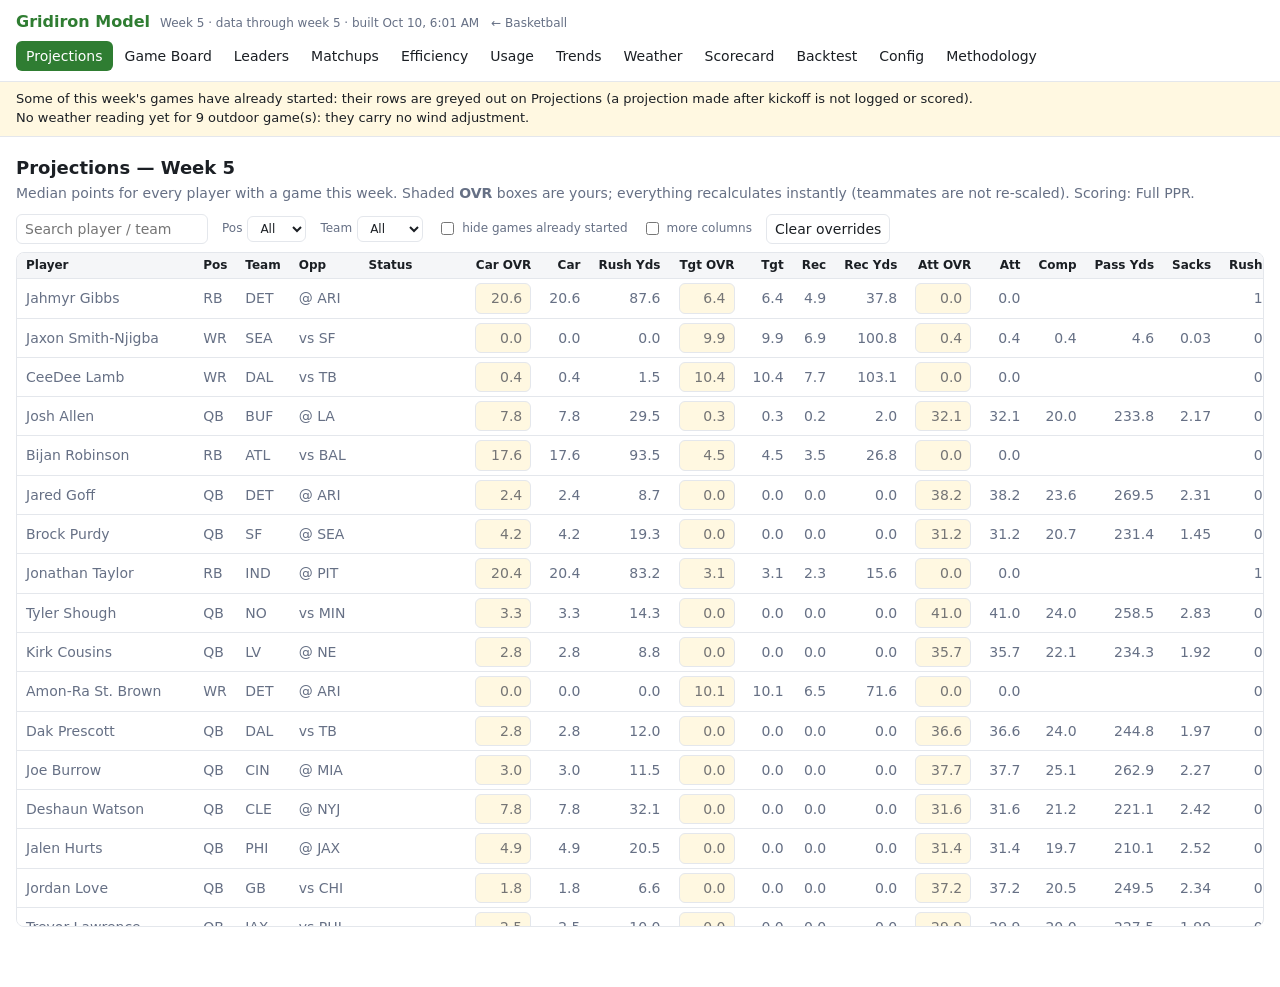
==== football/site/index.html @ 08c36797 "Add football site: Python port of the sheet model, static site, nightly refresh football/ mirrors th" ====
<!doctype html>
<html lang="en">
<head>
<meta charset="utf-8">
<meta name="viewport" content="width=device-width, initial-scale=1">
<title>Gridiron Model</title>
<link rel="icon" href="data:,">
<script>document.write('<link rel="stylesheet" href="style.css?v=' + Date.now() + '">');</script>
</head>
<body>
<header>
  <div class="brand"><b>Gridiron Model</b><span id="asof"></span><a class="sw" href="../">← Basketball</a></div>
  <nav id="nav"></nav>
</header>
<div id="banner" hidden></div>
<main id="view"></main>
<script>document.write('<script src="model.js?v=' + Date.now() + '"><\/script><script src="app.js?v=' + Date.now() + '"><\/script>');</script>
</body>
</html>
---- football/site/style.css ----
:root{--bg:#fff;--fg:#1b1f24;--mut:#667085;--line:#e4e7ec;--head:#f5f6f8;--acc:#2f7d32;--in:#fff8e1;--good:#1b7f3b;--bad:#c92a2a;--warn:#b45309}
@media (prefers-color-scheme:dark){:root{--bg:#14161a;--fg:#e6e8eb;--mut:#98a2b3;--line:#2a2e35;--head:#1d2025;--acc:#5fc06a;--in:#3a3118;--good:#5fd38d;--bad:#ff7b7b;--warn:#f4b45f}}
*{box-sizing:border-box}
body{margin:0;background:var(--bg);color:var(--fg);font:14px/1.45 system-ui,-apple-system,Segoe UI,Roboto,sans-serif}
header{display:flex;flex-wrap:wrap;gap:8px 20px;align-items:center;padding:10px 16px;border-bottom:1px solid var(--line);position:sticky;top:0;background:var(--bg);z-index:5}
.brand b{font-size:16px;color:var(--acc)}.brand span{margin-left:10px;color:var(--mut);font-size:12px}
nav{display:flex;flex-wrap:wrap;gap:2px}
nav a{padding:5px 10px;border-radius:6px;color:var(--fg);text-decoration:none}
nav a.on{background:var(--acc);color:#fff}
@media (prefers-color-scheme:dark){nav a.on{color:#0b1a0d}}
#banner{background:var(--in);padding:8px 16px;border-bottom:1px solid var(--line);font-size:13px}
main{padding:14px 16px 60px;max-width:1500px;margin:auto}
h2{margin:4px 0 2px;font-size:18px}h3{margin:16px 0 6px;font-size:15px}p.sub{margin:0 0 10px;color:var(--mut)}
.bar{display:flex;flex-wrap:wrap;gap:8px 14px;align-items:center;margin:8px 0}
.bar label{color:var(--mut);font-size:12px;display:flex;gap:5px;align-items:center}
input,select,button{font:inherit;color:var(--fg);background:var(--bg);border:1px solid var(--line);border-radius:6px;padding:4px 8px}
button{cursor:pointer}button:hover{border-color:var(--acc)}
.tw{overflow:auto;border:1px solid var(--line);border-radius:8px;max-height:75vh}
table{border-collapse:collapse;width:100%;white-space:nowrap}
th,td{padding:4px 9px;text-align:right;border-bottom:1px solid var(--line)}
th{position:sticky;top:0;z-index:2;background:var(--head);cursor:pointer;user-select:none;font-weight:600;font-size:12px}
th:hover{color:var(--acc)}th.s::after{content:" \25BE"}th.s.asc::after{content:" \25B4"}
td.l,th.l{text-align:left}tr:hover td{background:var(--head)}
td input.ovr{width:56px;text-align:right;background:var(--in)}
.out td{color:var(--mut);text-decoration:line-through}
.started td{color:var(--mut)}
.good{color:var(--good)}.bad{color:var(--bad)}.mut{color:var(--mut)}.warn{color:var(--warn)}
.pill{padding:1px 7px;border-radius:9px;font-size:11px;border:1px solid var(--line)}
.hot{color:var(--acc);border-color:var(--acc)}.cold{color:#1c7ed6;border-color:#1c7ed6}
.q{color:var(--warn);border-color:var(--warn)}
.cards{display:grid;grid-template-columns:repeat(auto-fit,minmax(150px,1fr));gap:10px;margin:10px 0}
.card{border:1px solid var(--line);border-radius:8px;padding:10px 12px}.card b{display:block;font-size:20px}.card span{color:var(--mut);font-size:12px}
.doc{max-width:860px;line-height:1.55}.doc h3{margin:18px 0 4px}.doc code{background:var(--head);padding:1px 4px;border-radius:4px}
.two{display:grid;grid-template-columns:repeat(auto-fit,minmax(520px,1fr));gap:14px}
.lead{display:grid;grid-template-columns:repeat(auto-fill,minmax(250px,1fr));gap:12px}
.lead .card{padding:8px 10px}.lead h4{margin:0 0 4px;font-size:13px}.lead ol{margin:0;padding:0;list-style:none}
.lead li{display:flex;justify-content:space-between;gap:8px;padding:1px 0;border-bottom:1px dotted var(--line)}
.lead li span{color:var(--mut);font-size:12px}
@media (max-width:640px){.two{grid-template-columns:1fr}main{padding:10px}}
td:first-child,th:first-child{position:sticky;left:0;background:var(--bg);z-index:1}
th:first-child{background:var(--head);z-index:3}
tr:hover td:first-child{background:var(--head)}
.banner{background:var(--in);padding:8px 12px;border:1px solid var(--line);border-radius:6px;font-size:13px}
.gamehead{display:flex;flex-wrap:wrap;gap:6px 22px;margin:6px 0 12px;padding:10px 12px;border:1px solid var(--line);border-radius:8px}
.gamehead div{display:flex;flex-direction:column}.gamehead span{color:var(--mut);font-size:12px}.gamehead b{font-size:15px}
svg.spark{vertical-align:middle}
.bar2{display:inline-block;height:6px;border-radius:3px;background:var(--acc);vertical-align:middle}
.brand a.sw{margin-left:12px;font-size:12px;color:var(--mut);text-decoration:none}.brand a.sw:hover{color:var(--acc)}
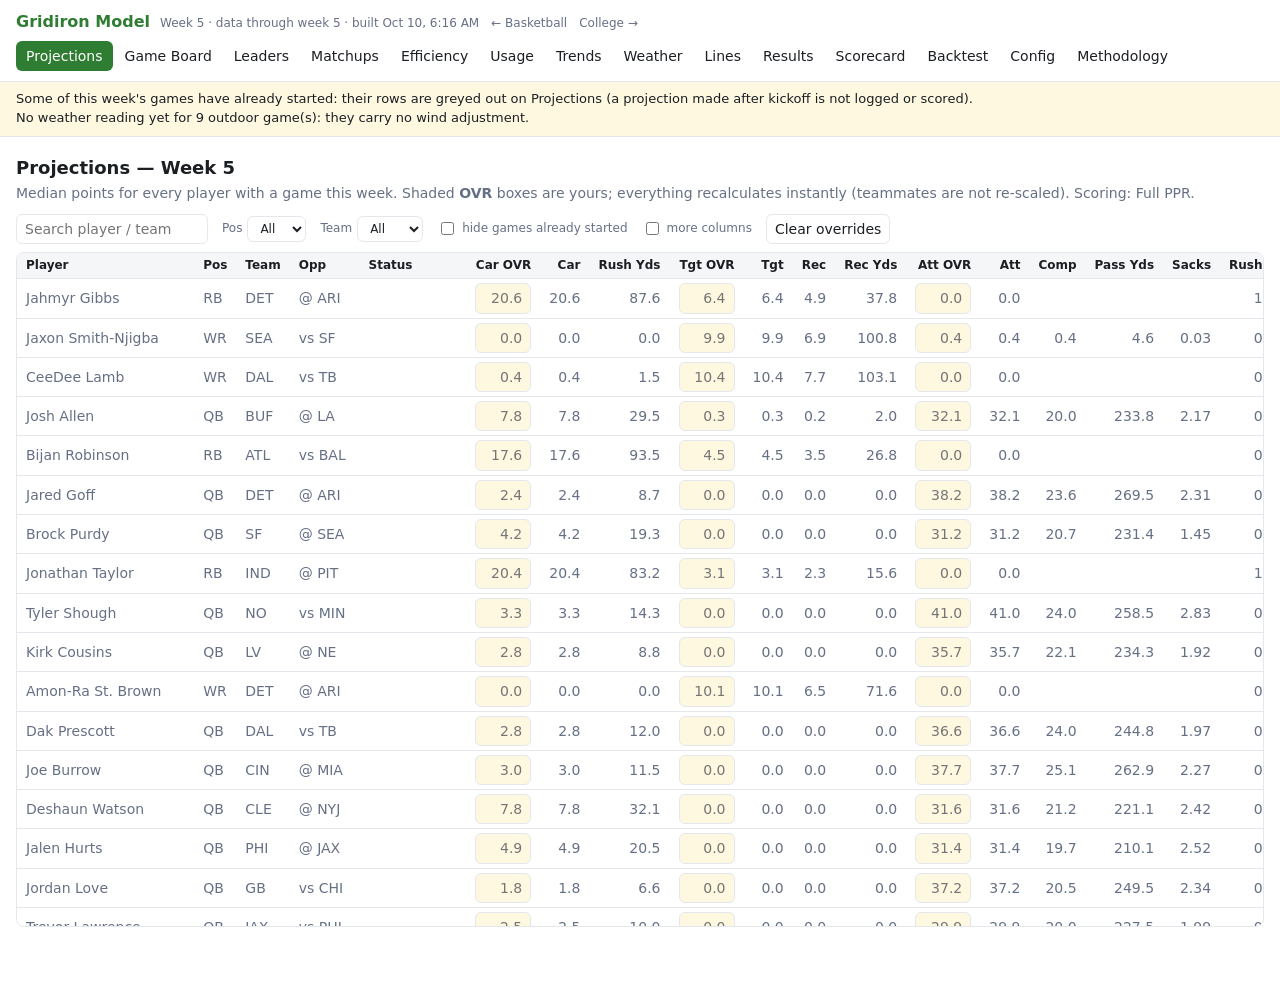
==== commit 1f3a7bbf: "Football: college football (CollegeFootballData) port - pipeline: cfb_data (incremental CFBD fetch, " ====
--- a/football/site/index.html
+++ b/football/site/index.html
@@ -9,11 +9,11 @@
 </head>
 <body>
 <header>
-  <div class="brand"><b>Gridiron Model</b><span id="asof"></span><a class="sw" href="../">← Basketball</a></div>
+  <div class="brand"><b>Gridiron Model</b><span id="asof"></span><a class="sw" href="../">← Basketball</a><a class="sw" href="college/">College →</a></div>
   <nav id="nav"></nav>
 </header>
 <div id="banner" hidden></div>
 <main id="view"></main>
-<script>document.write('<script src="model.js?v=' + Date.now() + '"><\/script><script src="app.js?v=' + Date.now() + '"><\/script>');</script>
+<script>document.write('<script src="common.js?v=' + Date.now() + '"><\/script><script src="model.js?v=' + Date.now() + '"><\/script><script src="app.js?v=' + Date.now() + '"><\/script>');</script>
 </body>
 </html>
